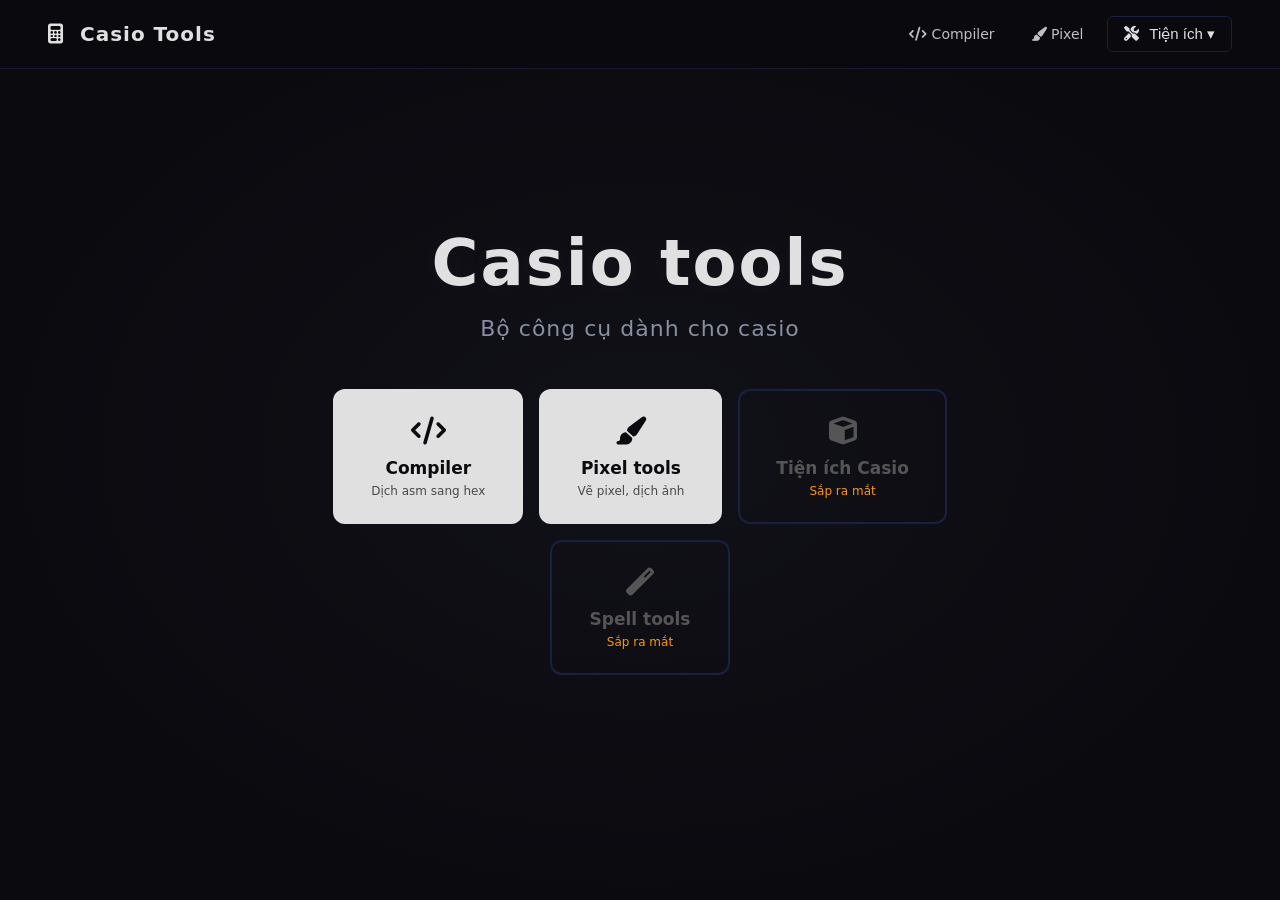
==== index.html @ 2de285f9 "add nav-link active state and JS highlight" ====
<!DOCTYPE html>
<html lang="vi">
<head>
    <meta charset="UTF-8">
    <meta name="viewport" content="width=device-width, initial-scale=1.0">
    <title>Casio Tools</title>
    <link rel="stylesheet" href="https://cdnjs.cloudflare.com/ajax/libs/font-awesome/6.5.1/css/all.min.css">
    <link rel="stylesheet" href="style.css">
    <script>document.addEventListener('DOMContentLoaded',()=>{const p=window.location.pathname;document.querySelectorAll('.nav-link').forEach(a=>{if(a.getAttribute('href')&&p.includes(a.getAttribute('href').replace('../','')))a.classList.add('active')})})</script>
</head>
<body>
    <nav class="navbar">
        <div class="nav-brand"><i class="fas fa-calculator"></i> Casio Tools</div>
        <div class="nav-menu">
            <a href="compiler/index.html" class="nav-link"><i class="fas fa-code"></i> Compiler</a>
            <a href="pixel-tools/index.html" class="nav-link"><i class="fas fa-paint-brush"></i> Pixel</a>
            <div class="dropdown">
                <button class="dropbtn"><i class="fas fa-tools"></i> Tiện ích ▾</button>
                <div class="dropdown-content">
                    <a href="compiler/index.html"><i class="fas fa-code"></i> Compiler</a>
                    <a href="pixel-tools/index.html"><i class="fas fa-paint-brush"></i> Pixel tools</a>
                    <a href="#" class="coming-soon"><i class="fas fa-magic"></i> Spell tools <span class="badge">Sắp ra mắt</span></a>
                </div>
            </div>
        </div>
    </nav>

    <main class="hero">
        <div class="hero-content">
            <h1 class="hero-title">Casio tools</h1>
            <p class="hero-subtitle">Bộ công cụ dành cho casio</p>
            <div class="hero-buttons">
                <a href="compiler/index.html" class="btn btn-primary">
                    <span class="btn-icon"><i class="fas fa-code"></i></span>
                    <span class="btn-title">Compiler</span>
                    <span class="btn-desc">Dịch asm sang hex</span>
                </a>
                <a href="pixel-tools/index.html" class="btn btn-primary">
                    <span class="btn-icon"><i class="fas fa-paint-brush"></i></span>
                    <span class="btn-title">Pixel tools</span>
                    <span class="btn-desc">Vẽ pixel, dịch ảnh</span>
                </a>
                <a href="#" class="btn btn-disabled">
                    <span class="btn-icon"><i class="fas fa-cube"></i></span>
                    <span class="btn-title">Tiện ích Casio</span>
                    <span class="btn-desc">Sắp ra mắt</span>
                </a>
                <a href="#" class="btn btn-disabled">
                    <span class="btn-icon"><i class="fas fa-magic"></i></span>
                    <span class="btn-title">Spell tools</span>
                    <span class="btn-desc">Sắp ra mắt</span>
                </a>
            </div>
        </div>
    </main>
</body>
</html>
---- style.css ----
* {
    margin: 0;
    padding: 0;
    box-sizing: border-box;
}

body {
    font-family: 'Segoe UI', system-ui, -apple-system, sans-serif;
    background: #0a0a0f;
    color: #c0c0c0;
    min-height: 100vh;
    animation: fadeSlideIn 0.3s ease-out;
}

@keyframes fadeSlideIn {
    from { opacity: 0; transform: translateY(10px); }
    to { opacity: 1; transform: translateY(0); }
}

.navbar {
    display: flex;
    justify-content: space-between;
    align-items: center;
    padding: 16px 48px;
    background: rgba(10, 10, 15, 0.95);
    border-bottom: 1px solid #1a1a2e;
    position: fixed;
    top: 0;
    left: 0;
    right: 0;
    z-index: 100;
}

.nav-brand {
    font-size: 20px;
    font-weight: 700;
    color: #e0e0e0;
    letter-spacing: 1px;
    transition: color 0.2s;
}

.nav-brand:hover {
    color: #fff;
}

.nav-brand i {
    margin-right: 8px;
}

.nav-menu {
    display: flex;
    align-items: center;
    gap: 12px;
}

.nav-link {
    color: #c0c0c0;
    text-decoration: none;
    font-size: 14px;
    padding: 6px 12px;
    border-radius: 6px;
    transition: all 0.2s;
}

.nav-link:hover {
    color: #fff;
    background: rgba(255,255,255,0.05);
}

.nav-link.active {
    color: #e0e0e0;
    background: rgba(255,255,255,0.08);
}

.dropdown {
    position: relative;
    display: inline-block;
}

.dropbtn {
    background: transparent;
    color: #e0e0e0;
    padding: 8px 16px;
    font-size: 15px;
    border: 1px solid #1a2040;
    border-radius: 6px;
    cursor: pointer;
    transition: all 0.2s;
}

.dropbtn i {
    margin-right: 6px;
}

.dropbtn:hover {
    border-color: #666;
    color: #fff;
}

.dropdown-content {
    display: none;
    position: absolute;
    right: 0;
    background: #111830;
    min-width: 200px;
    border: 1px solid #1a2040;
    border-radius: 8px;
    box-shadow: 0 8px 32px rgba(0, 0, 0, 0.5);
    overflow: hidden;
}

.dropdown-content a {
    color: #e0e0e0;
    padding: 12px 20px;
    text-decoration: none;
    display: block;
    font-size: 14px;
    border-bottom: 1px solid #1a2040;
    transition: all 0.2s ease;
    border-left: 3px solid transparent;
}

.dropdown-content a i {
    width: 20px;
    margin-right: 10px;
    text-align: center;
}

.dropdown-content a:last-child {
    border-bottom: none;
}

.dropdown-content a:hover:not(.coming-soon) {
    background: #3a3a3a;
    color: #fff;
    border-left-color: #e0e0e0;
}

.dropdown-content a.active {
    color: #fff;
    font-weight: 600;
    border-left-color: #e0e0e0;
}

.dropdown-content a.coming-soon {
    color: #666;
    cursor: default;
}

.badge {
    font-size: 11px;
    color: #ff9800;
    float: right;
    margin-top: 2px;
}

.dropdown:hover .dropdown-content {
    display: block;
}

.hero {
    display: flex;
    align-items: center;
    justify-content: center;
    min-height: 100vh;
    text-align: center;
    padding: 0 24px;
    background: radial-gradient(ellipse at center, #111118 0%, #0a0a0f 70%);
}

.hero-content {
    max-width: 700px;
}

.hero-title {
    font-size: 64px;
    font-weight: 800;
    color: #e0e0e0;
    margin-bottom: 16px;
    letter-spacing: 2px;
    text-shadow: 0 0 40px rgba(255, 255, 255, 0.05);
}

.hero-subtitle {
    font-size: 22px;
    color: #8890a0;
    margin-bottom: 48px;
    letter-spacing: 1px;
}

.hero-buttons {
    display: flex;
    gap: 16px;
    justify-content: center;
    flex-wrap: wrap;
}

.btn {
    padding: 24px 36px;
    border-radius: 12px;
    font-size: 16px;
    font-weight: 600;
    text-decoration: none;
    transition: all 0.3s ease;
    border: 2px solid transparent;
    display: flex;
    flex-direction: column;
    align-items: center;
    gap: 6px;
    min-width: 180px;
}

.btn:hover {
    transform: translateY(-2px);
}

.btn-icon {
    font-size: 28px;
    margin-bottom: 4px;
}

.btn-title {
    font-size: 17px;
    font-weight: 600;
}

.btn-desc {
    font-size: 12px;
    font-weight: 400;
    opacity: 0.7;
}

.btn-primary {
    background: #e0e0e0;
    color: #0a0a0f;
}

.btn-primary:hover {
    background: #fff;
    transform: translateY(-4px) scale(1.02);
    box-shadow: 0 12px 32px rgba(255, 255, 255, 0.15);
}

.btn-disabled {
    background: transparent;
    color: #555;
    border-color: #1a2040;
    cursor: default;
}

.btn-disabled .btn-desc {
    color: #ff9800;
    opacity: 1;
}
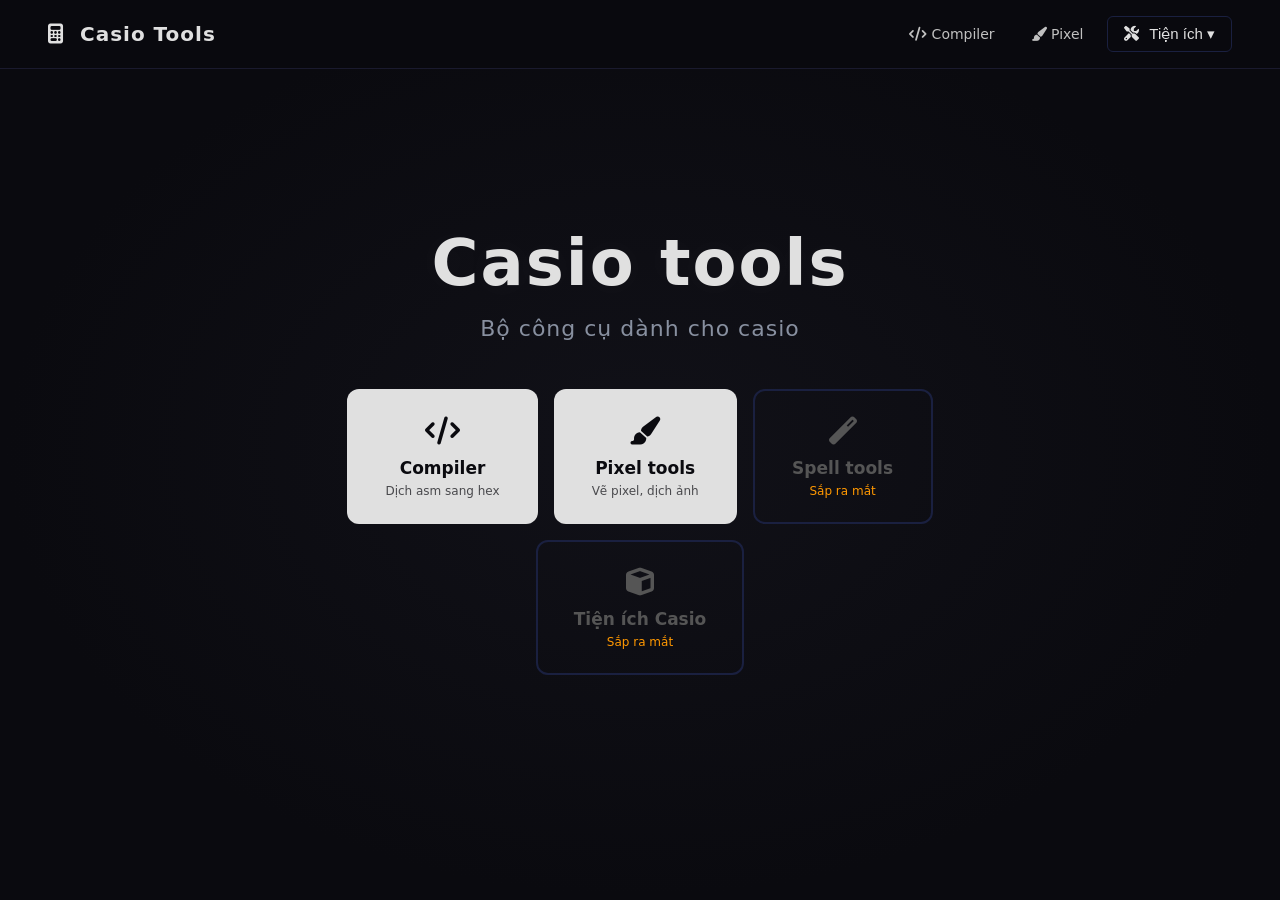
==== commit 24c9b9da: "move Tiện ích Casio to bottom in hero" ====
--- a/index.html
+++ b/index.html
@@ -6,7 +6,7 @@
     <title>Casio Tools</title>
     <link rel="stylesheet" href="https://cdnjs.cloudflare.com/ajax/libs/font-awesome/6.5.1/css/all.min.css">
     <link rel="stylesheet" href="style.css">
-    <script>document.addEventListener('DOMContentLoaded',()=>{const p=window.location.pathname;document.querySelectorAll('.nav-link').forEach(a=>{if(a.getAttribute('href')&&p.includes(a.getAttribute('href').replace('../','')))a.classList.add('active')})})</script>
+    <script>document.addEventListener('DOMContentLoaded',()=>{const p=window.location.pathname;const onTool=p.includes('compiler')||p.includes('pixel');document.querySelectorAll('.nav-link').forEach(a=>{if(a.getAttribute('href')&&p.includes(a.getAttribute('href').replace('../','')))a.classList.add('active')});if(onTool)document.querySelector('.dropbtn')?.classList.add('active')})</script>
 </head>
 <body>
     <nav class="navbar">
@@ -17,6 +17,7 @@
             <div class="dropdown">
                 <button class="dropbtn"><i class="fas fa-tools"></i> Tiện ích ▾</button>
                 <div class="dropdown-content">
+                    <a href="#"><i class="fas fa-cube"></i> Tiện ích Casio <span class="badge">Sắp ra mắt</span></a>
                     <a href="compiler/index.html"><i class="fas fa-code"></i> Compiler</a>
                     <a href="pixel-tools/index.html"><i class="fas fa-paint-brush"></i> Pixel tools</a>
                     <a href="#" class="coming-soon"><i class="fas fa-magic"></i> Spell tools <span class="badge">Sắp ra mắt</span></a>
@@ -41,13 +42,13 @@
                     <span class="btn-desc">Vẽ pixel, dịch ảnh</span>
                 </a>
                 <a href="#" class="btn btn-disabled">
-                    <span class="btn-icon"><i class="fas fa-cube"></i></span>
-                    <span class="btn-title">Tiện ích Casio</span>
+                    <span class="btn-icon"><i class="fas fa-magic"></i></span>
+                    <span class="btn-title">Spell tools</span>
                     <span class="btn-desc">Sắp ra mắt</span>
                 </a>
                 <a href="#" class="btn btn-disabled">
-                    <span class="btn-icon"><i class="fas fa-magic"></i></span>
-                    <span class="btn-title">Spell tools</span>
+                    <span class="btn-icon"><i class="fas fa-cube"></i></span>
+                    <span class="btn-title">Tiện ích Casio</span>
                     <span class="btn-desc">Sắp ra mắt</span>
                 </a>
             </div>
--- a/style.css
+++ b/style.css
@@ -95,6 +95,12 @@
 .dropbtn:hover {
     border-color: #666;
     color: #fff;
+}
+
+.dropbtn.active {
+    border-color: #666;
+    color: #fff;
+    background: rgba(255,255,255,0.08);
 }
 
 .dropdown-content {
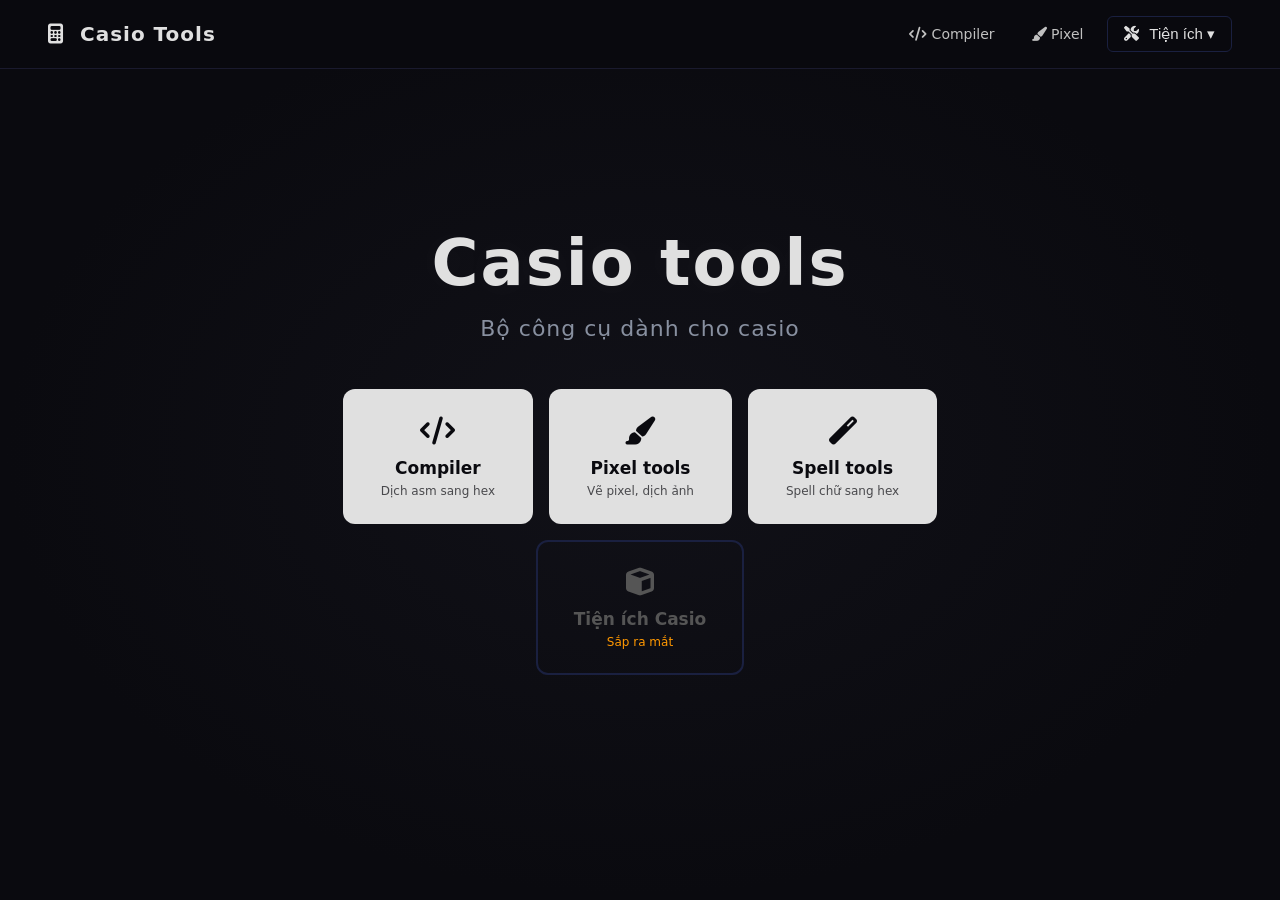
==== commit 99b9aa5e: "add spell-tools, update landing page" ====
--- a/index.html
+++ b/index.html
@@ -6,7 +6,7 @@
     <title>Casio Tools</title>
     <link rel="stylesheet" href="https://cdnjs.cloudflare.com/ajax/libs/font-awesome/6.5.1/css/all.min.css">
     <link rel="stylesheet" href="style.css">
-    <script>document.addEventListener('DOMContentLoaded',()=>{const p=window.location.pathname;const onTool=p.includes('compiler')||p.includes('pixel');document.querySelectorAll('.nav-link').forEach(a=>{if(a.getAttribute('href')&&p.includes(a.getAttribute('href').replace('../','')))a.classList.add('active')});if(onTool)document.querySelector('.dropbtn')?.classList.add('active')})</script>
+    <script>document.addEventListener('DOMContentLoaded',()=>{const p=window.location.pathname;const onTool=p.includes('compiler')||p.includes('pixel')||p.includes('spell');document.querySelectorAll('.nav-link').forEach(a=>{if(a.getAttribute('href')&&p.includes(a.getAttribute('href').replace('../','')))a.classList.add('active')});if(onTool)document.querySelector('.dropbtn')?.classList.add('active')})</script>
 </head>
 <body>
     <nav class="navbar">
@@ -20,7 +20,8 @@
                     <a href="#"><i class="fas fa-cube"></i> Tiện ích Casio <span class="badge">Sắp ra mắt</span></a>
                     <a href="compiler/index.html"><i class="fas fa-code"></i> Compiler</a>
                     <a href="pixel-tools/index.html"><i class="fas fa-paint-brush"></i> Pixel tools</a>
-                    <a href="#" class="coming-soon"><i class="fas fa-magic"></i> Spell tools <span class="badge">Sắp ra mắt</span></a>
+                    <a href="spell-tools/index.html"><i class="fas fa-magic"></i> Spell tools</a>
+                    <a href="#" class="coming-soon"><i class="fas fa-cube"></i> Tiện ích Casio <span class="badge">Sắp ra mắt</span></a>
                 </div>
             </div>
         </div>
@@ -41,10 +42,10 @@
                     <span class="btn-title">Pixel tools</span>
                     <span class="btn-desc">Vẽ pixel, dịch ảnh</span>
                 </a>
-                <a href="#" class="btn btn-disabled">
+                <a href="spell-tools/index.html" class="btn btn-primary">
                     <span class="btn-icon"><i class="fas fa-magic"></i></span>
                     <span class="btn-title">Spell tools</span>
-                    <span class="btn-desc">Sắp ra mắt</span>
+                    <span class="btn-desc">Spell chữ sang hex</span>
                 </a>
                 <a href="#" class="btn btn-disabled">
                     <span class="btn-icon"><i class="fas fa-cube"></i></span>
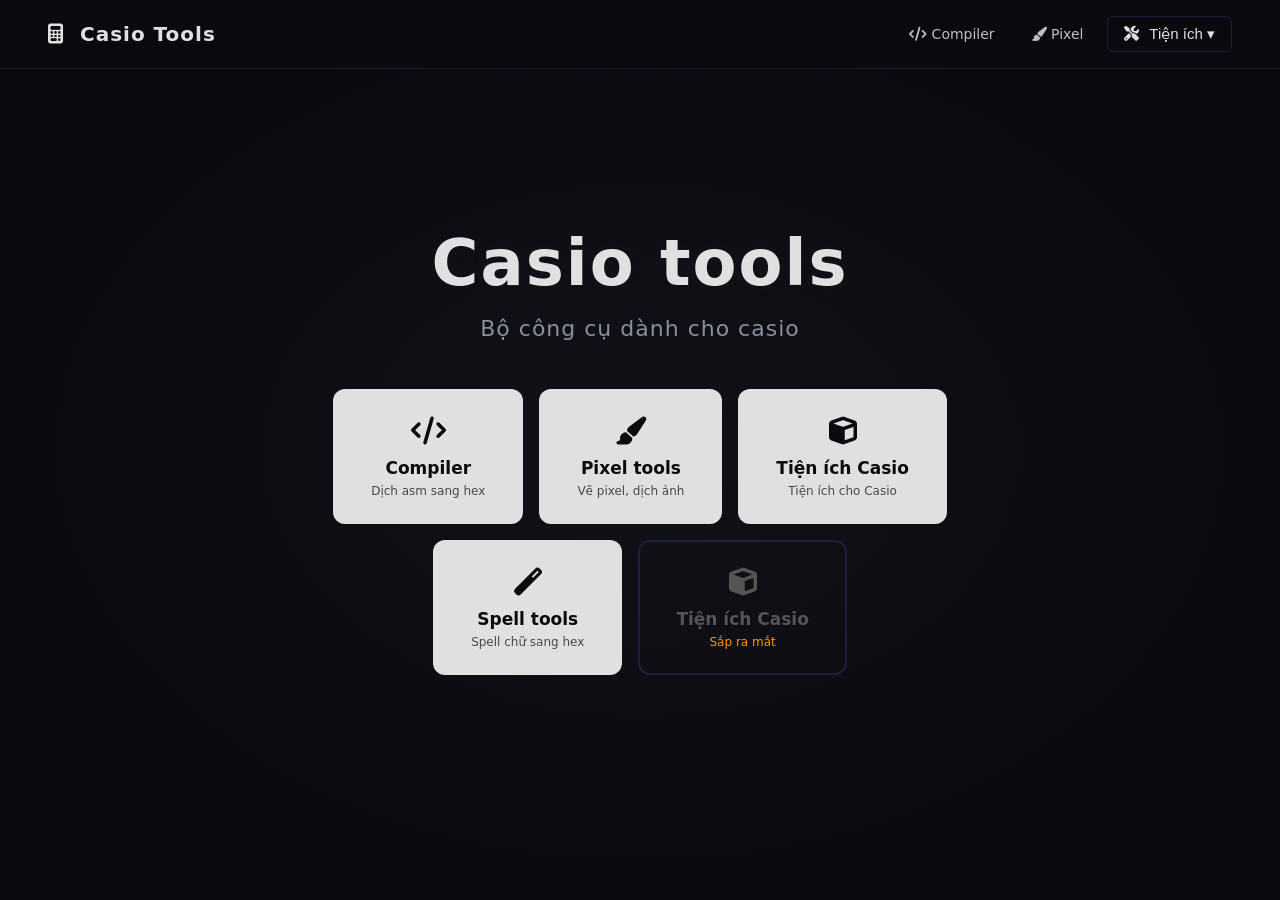
==== commit 40d0f633: "add casio-utils page, update landing" ====
--- a/index.html
+++ b/index.html
@@ -17,11 +17,10 @@
             <div class="dropdown">
                 <button class="dropbtn"><i class="fas fa-tools"></i> Tiện ích ▾</button>
                 <div class="dropdown-content">
-                    <a href="#"><i class="fas fa-cube"></i> Tiện ích Casio <span class="badge">Sắp ra mắt</span></a>
+                    <a href="casio-utils/index.html"><i class="fas fa-cube"></i> Tiện ích Casio</a>
                     <a href="compiler/index.html"><i class="fas fa-code"></i> Compiler</a>
                     <a href="pixel-tools/index.html"><i class="fas fa-paint-brush"></i> Pixel tools</a>
                     <a href="spell-tools/index.html"><i class="fas fa-magic"></i> Spell tools</a>
-                    <a href="#" class="coming-soon"><i class="fas fa-cube"></i> Tiện ích Casio <span class="badge">Sắp ra mắt</span></a>
                 </div>
             </div>
         </div>
@@ -42,6 +41,11 @@
                     <span class="btn-title">Pixel tools</span>
                     <span class="btn-desc">Vẽ pixel, dịch ảnh</span>
                 </a>
+                <a href="casio-utils/index.html" class="btn btn-primary">
+                    <span class="btn-icon"><i class="fas fa-cube"></i></span>
+                    <span class="btn-title">Tiện ích Casio</span>
+                    <span class="btn-desc">Tiện ích cho Casio</span>
+                </a>
                 <a href="spell-tools/index.html" class="btn btn-primary">
                     <span class="btn-icon"><i class="fas fa-magic"></i></span>
                     <span class="btn-title">Spell tools</span>
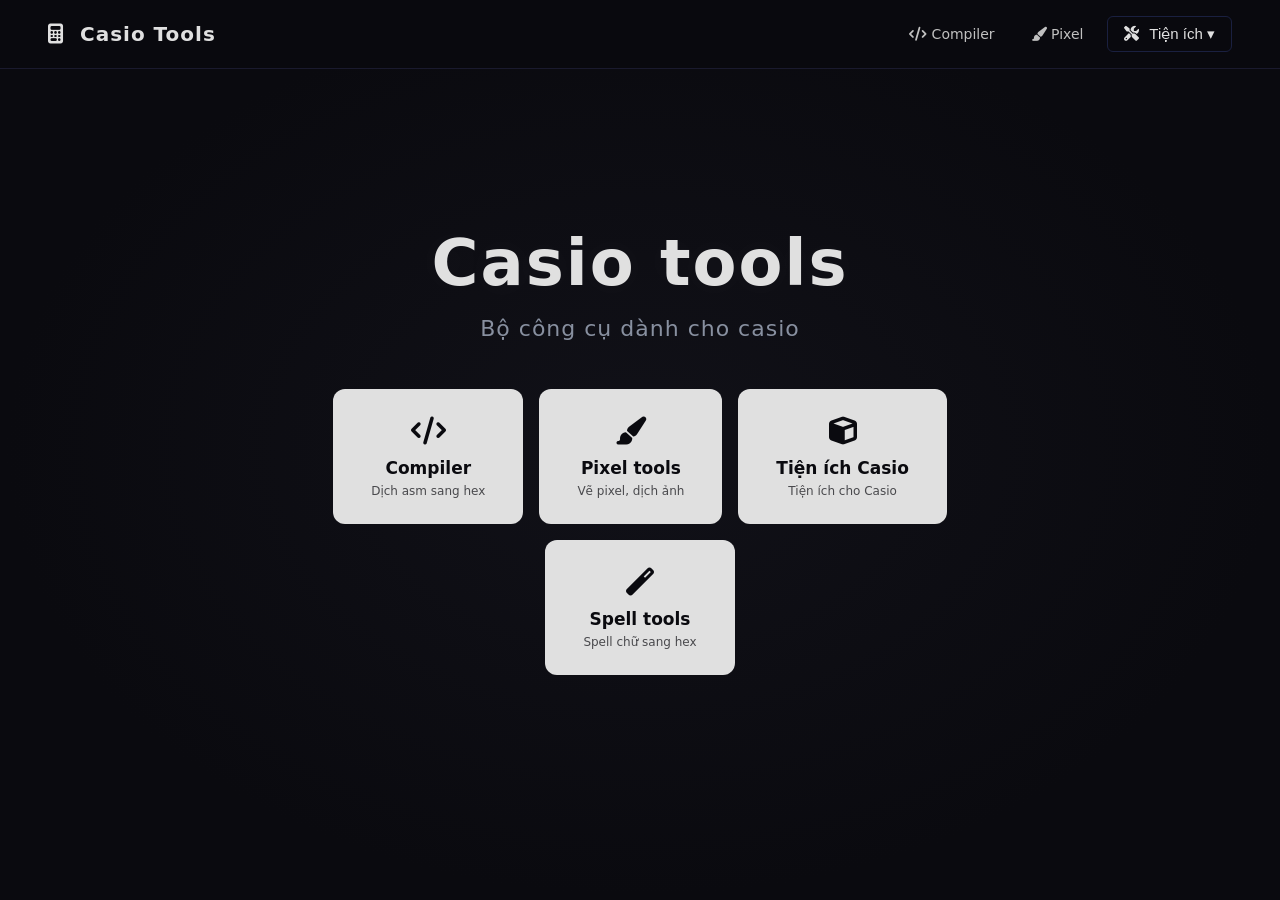
==== commit 01f058ce: "remove duplicate Tiện ích Casio hero button" ====
--- a/index.html
+++ b/index.html
@@ -51,11 +51,6 @@
                     <span class="btn-title">Spell tools</span>
                     <span class="btn-desc">Spell chữ sang hex</span>
                 </a>
-                <a href="#" class="btn btn-disabled">
-                    <span class="btn-icon"><i class="fas fa-cube"></i></span>
-                    <span class="btn-title">Tiện ích Casio</span>
-                    <span class="btn-desc">Sắp ra mắt</span>
-                </a>
             </div>
         </div>
     </main>
